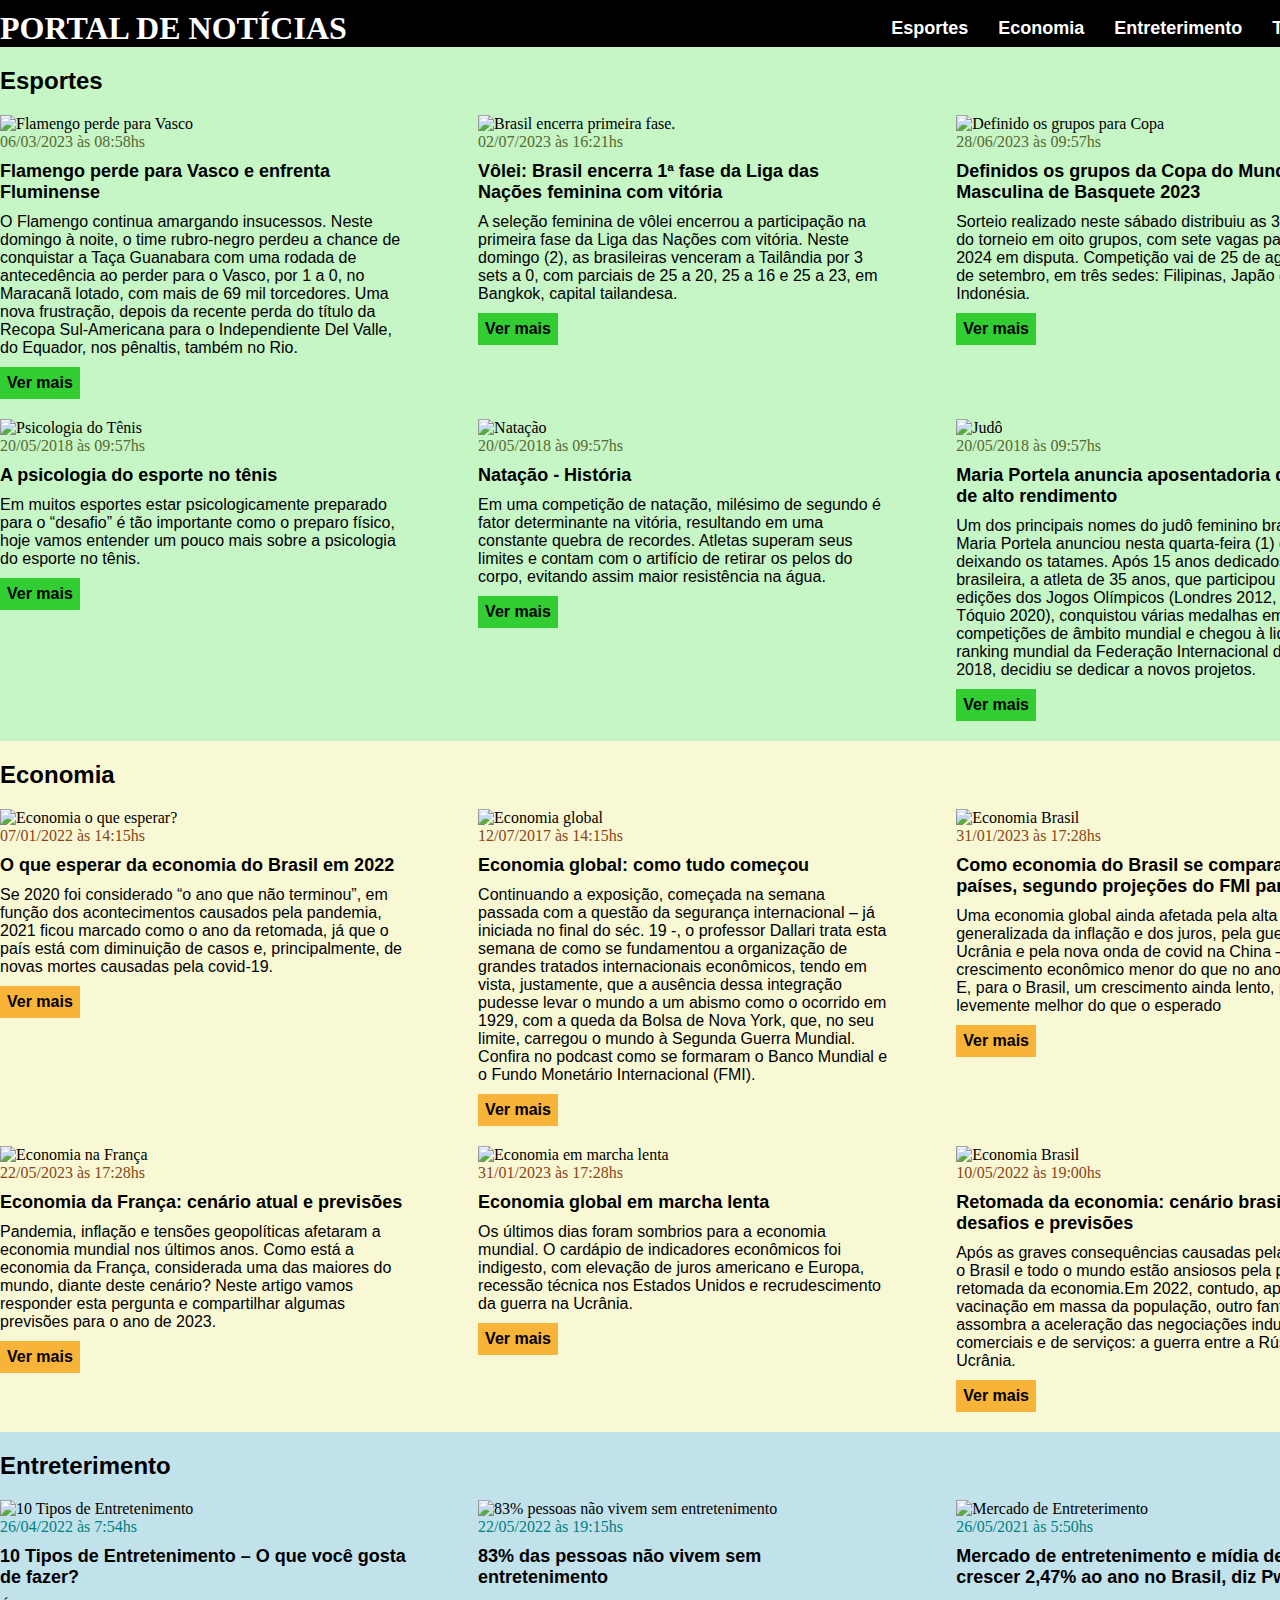
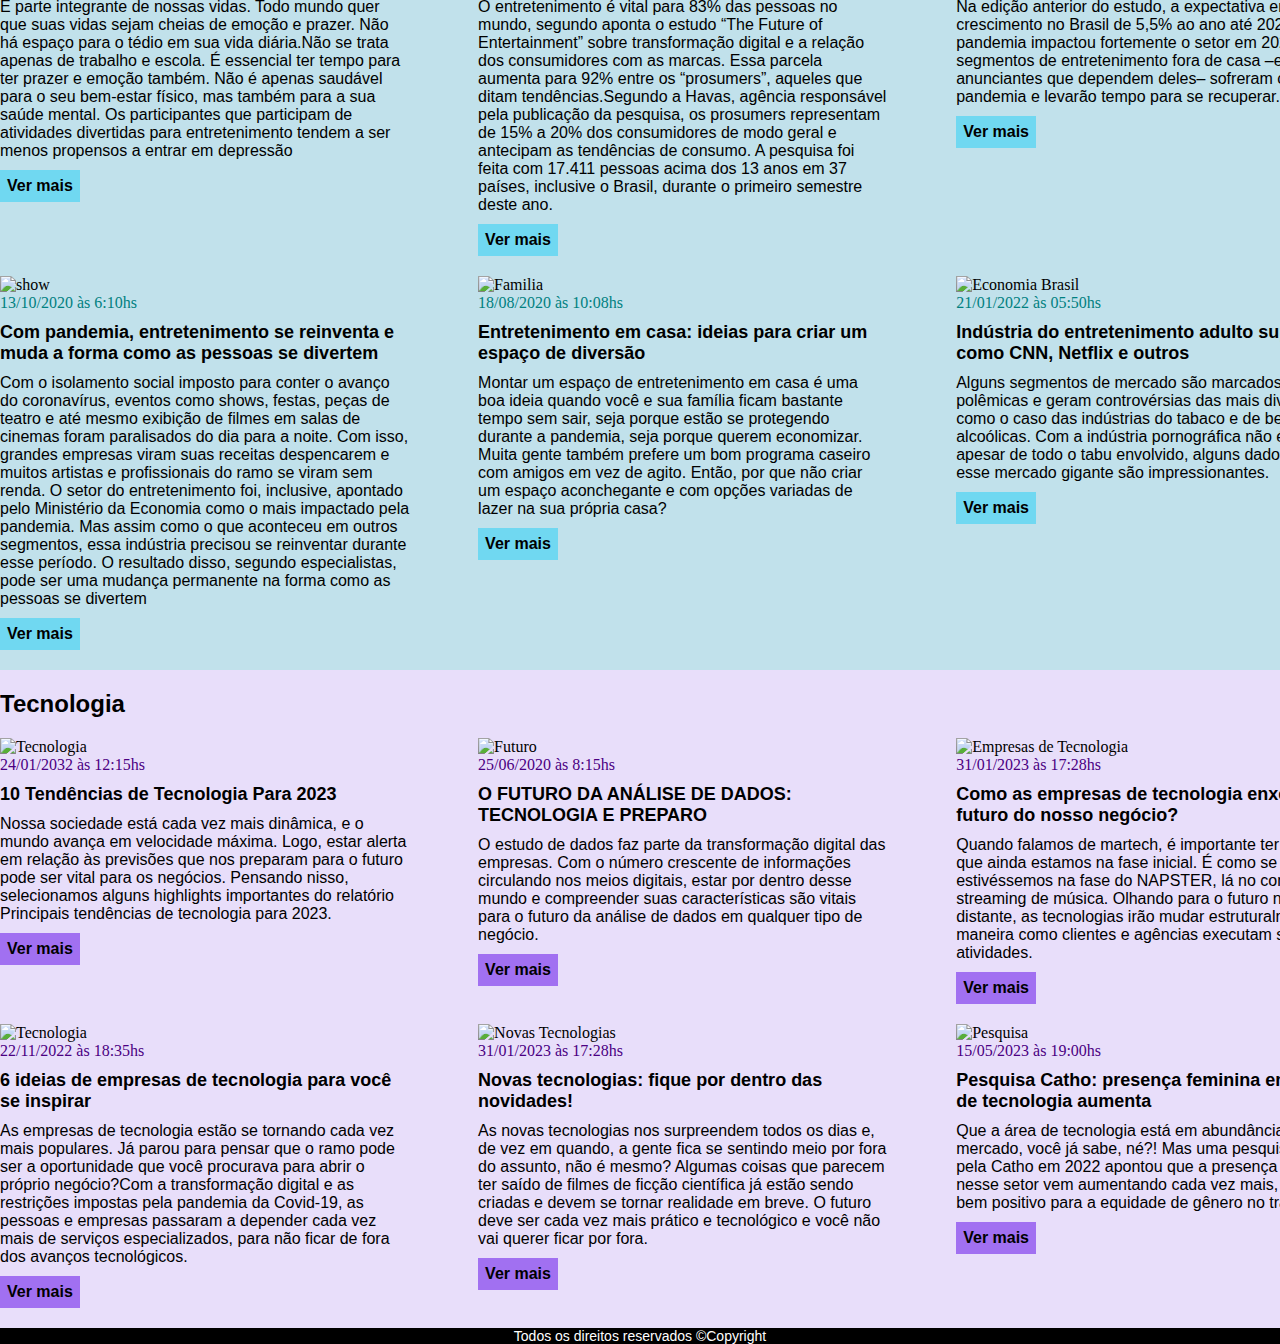
==== index_modulo4.html @ 69659d67 "Exercicio 4 CSS" ====
<!DOCTYPE html>
    <html lang="pt-br">
    <head>
        <meta charset="UTF-8">
        <meta name="viewport" content="width=device-width, initial-scale=1.0">
        <meta name="description" content="O melhor portal de noticias da Internet.">
        <link rel="stylesheet" type="text/css" href="./style_modulo4.css">
        <title>PORTAL DE NOTÍCIAS</title>
    </head>
        <body>
            <header class="cabecalho">
                <div class="container">
                <h1 class="h1">PORTAL DE NOTÍCIAS</h1>
                <nav >
                    <ul class="cabecalho_menu">
                        <a class="menu_esportes" href="#sports" title="Ir para seção de Esportes" >Esportes </a>
                        <a class="menu_economia" href="#Economy" title="Ir para seção de Economia">Economia</a>
                        <a class="menu_entreterimento" href="#Entreterimento">Entreterimento </a>
                        <a class="menu_tecnologia" href="#Tecnologic" title="Ir para seção de Tecnologia">Tecnologia </a>
                    </ul>
                </nav>
            </div>
            </header>
            <section class="secao_sports" id="sports">
                <div class="container">
                    <h2 class="sport">Esportes</h2>
                <div class="articles">
                <article class="article_1">
                    <img class="img1" src="imagem1.jpg" alt="Flamengo perde para Vasco" />
                    <time class="time1">06/03/2023 às 08:58hs</time>
                    <h3>Flamengo perde para Vasco e enfrenta Fluminense</h3>
                    <p>O Flamengo continua amargando insucessos. Neste domingo à noite, o time rubro-negro perdeu a chance de conquistar a Taça Guanabara com uma rodada de antecedência ao perder para o Vasco, por 1 a 0, no Maracanã lotado, com mais de 69 mil torcedores. Uma nova frustração, depois da recente perda do título da Recopa Sul-Americana para o Independiente Del Valle, do Equador, nos pênaltis, também no Rio.</p>
                    <a class="article_1_link" href="https://jornaldebrasilia.com.br/torcida/flamengo-perde-invencibilidade-para-vasco-e-decide-taca-guanabara-com-fluminense/" title="Leia noticia completa" >Ver mais</a>
                </article>
                <article class="article_2">
                    <img class="img2" src="imagem2.jpg" alt="Brasil encerra primeira fase." />
                    <time class="time2">02/07/2023 às 16:21hs</time>
                    <h3>Vôlei: Brasil encerra 1ª fase da Liga das Nações feminina com vitória</h3>
                    <p>A seleção feminina de vôlei encerrou a participação na primeira fase da Liga das Nações com vitória. Neste domingo (2), as brasileiras venceram a Tailândia por 3 sets a 0, com parciais de 25 a 20, 25 a 16 e 25 a 23, em Bangkok, capital tailandesa.</p>
                    <a class="article_2_link" href="https://agenciabrasil.ebc.com.br/esportes/noticia/2023-07/volei-brasil-encerra-1a-fase-da-liga-das-nacoes-feminina-com-vitoria" title="Leia noticia completa" >Ver mais</a>
                </article>
                <article class="article_3">
                    
                    <img class="img3" src="imagem3.jpg" alt="Definido os grupos para Copa" />
                    <time class="time3">28/06/2023 às 09:57hs</time>
                    <h3>Definidos os grupos da Copa do Mundo Masculina de Basquete 2023</h3>
                    <p>Sorteio realizado neste sábado distribuiu as 32 seleções do torneio em oito grupos, com sete vagas para Paris 2024 em disputa. Competição vai de 25 de agosto a 10 de setembro, em três sedes: Filipinas, Japão e Indonésia.</p>
                    <a class="article_3_link" href="https://olympics.com/pt/noticias/definidos-os-grupos-da-copa-do-mundo-masculina-de-basquete-2023" title="Leia noticia completa" >Ver mais</a>
                    
                </article>
                <article class="article_4">
                    
                    <img class="img4" src="imagem4.jpg" alt="Psicologia do Tênis" />
                    <time class="time4">20/05/2018 às 09:57hs</time>
                    <h3>A psicologia do esporte no tênis</h3>
                    <p>Em muitos esportes estar psicologicamente preparado para o “desafio” é tão importante como o preparo físico, hoje vamos entender um pouco mais sobre a psicologia do esporte no tênis. </p>
                    <a class="article_4_link" href="https://horadotreino.com.br/psicologia-do-esporte-no-tenis/" title="Leia noticia completa" >Ver mais</a>
                    
                </article>
                <article class="article_5">
                    
                    <img class="img5" src="imagem5.jpg" alt="Natação" />
                    <time class="time5">20/05/2018 às 09:57hs</time>
                    <h3>Natação - História</h3>
                    <p>Em uma competição de natação, milésimo de segundo é fator determinante na vitória, resultando em uma constante quebra de recordes. Atletas superam seus limites e contam com o artifício de retirar os pelos do corpo, evitando assim maior resistência na água.</p>
                    <a class="article_5_link" href="https://www.infoescola.com/esportes/natacao/" title="Leia noticia completa" >Ver mais</a>
                    
                </article>
                <article class="article_6">
                    
                    <img class="img6" src="imagem6.jpg" alt="Judô" />
                    <time class="time6">20/05/2018 às 09:57hs</time>
                    <h3>Maria Portela anuncia aposentadoria do judô de alto rendimento</h3>
                    <p>Um dos principais nomes do judô feminino brasileiro, Maria Portela anunciou nesta quarta-feira (1) que está deixando os tatames. Após 15 anos dedicados à seleção brasileira, a atleta de 35 anos, que participou de três edições dos Jogos Olímpicos (Londres 2012, Rio 2016 e Tóquio 2020), conquistou várias medalhas em competições de âmbito mundial e chegou à liderança do ranking mundial da Federação Internacional de Judô em 2018, decidiu se dedicar a novos projetos.</p>
                    <a class="article_6_link" href="https://agenciabrasil.ebc.com.br/esportes/noticia/2023-03/maria-portela-anuncia-aposentadoria-do-judo-de-alto-rendimento" title="Leia noticia completa" >Ver mais</a>
                    
                </article>
            </div>
            </div>
            </section>
            <section class="secao_economia" id="Economy">
                <div class="container">
                    <h2 class="economia">Economia</h2>
                    <div class="articles">
                <article class="article_7">
                    
                    <img class="img7" src="imagem7.jpg" alt="Economia o que esperar?" />
                    <time class="time7">07/01/2022 às 14:15hs</time>
                    <h3>O que esperar da economia do Brasil em 2022</h3>
                    <p>Se 2020 foi considerado “o ano que não terminou”, em função dos acontecimentos causados pela pandemia, 2021 ficou marcado como o ano da retomada, já que o país está com diminuição de casos e, principalmente, de novas mortes causadas pela covid-19.</p>
                    <a class="article_7_link" href="https://exame.com/bussola/o-que-esperar-da-economia-do-brasil-em-2022/" title="Leia noticia completa" >Ver mais</a>
                    
                </article>
                <article class="article_8">
                    
                    <img class="img8" src="imagem8.jpg" alt="Economia global" />
                    <time class="time8">12/07/2017 às 14:15hs</time>
                    <h3>Economia global: como tudo começou</h3>
                    <p>Continuando a exposição, começada na semana passada com a questão da segurança internacional – já iniciada no final do séc. 19 -, o professor Dallari trata esta semana de como se fundamentou a organização de grandes tratados internacionais econômicos, tendo em vista, justamente, que a ausência dessa integração pudesse levar o mundo a um abismo como o ocorrido em 1929, com a queda da Bolsa de Nova York, que, no seu limite, carregou o mundo à Segunda Guerra Mundial. Confira no podcast como se formaram o Banco Mundial e o Fundo Monetário Internacional (FMI).</p>
                    <a class="article_8_link" href="https://jornal.usp.br/atualidades/economia-global-como-tudo-comecou/" title="Leia noticia completa" >Ver mais</a>
                    
                </article>
                <article class="article_9">
                    
                    <img class="img9" src="imagem9.jpg" alt="Economia Brasil" />
                    <time class="time9">31/01/2023 às 17:28hs</time>
                    <h3>Como economia do Brasil se compara a outros países, segundo projeções do FMI para 2023</h3>
                    <p>Uma economia global ainda afetada pela alta generalizada da inflação e dos juros, pela guerra na Ucrânia e pela nova onda de covid na China — com crescimento econômico menor do que no ano passado. E, para o Brasil, um crescimento ainda lento, porém levemente melhor do que o esperado</p>
                    <a class="article_9_link" href="https://economia.uol.com.br/noticias/bbc/2023/01/31/como-economia-do-brasil-se-compara-a-outros-paises-segundo-projecoes-do-fmi-2023.htm" title="Leia noticia completa" >Ver mais</a>
                    
                </article>
                <article class="article_10">
                    
                    <img class="img10" src="imagem10.jpg" alt="Economia na França" />
                    <time class="time10">22/05/2023 às 17:28hs</time>
                    <h3>Economia da França: cenário atual e previsões</h3>
                    <p>Pandemia, inflação e tensões geopolíticas afetaram a economia mundial nos últimos anos. Como está a economia da França, considerada uma das maiores do mundo, diante deste cenário? Neste artigo vamos responder esta pergunta e compartilhar algumas previsões para o ano de 2023.</p>
                    <a class="article_10_link" href="https://www.eurodicas.com.br/economia-da-franca/" title="Leia noticia completa" >Ver mais</a>
                    
                </article>
                <article class="article_11">
                    
                    <img class="img11" src="imagem11.jpg" alt="Economia em marcha lenta" />
                    <time class="time11">31/01/2023 às 17:28hs</time>
                    <h3>Economia global em marcha lenta</h3>
                    <p>Os últimos dias foram sombrios para a economia mundial. O cardápio de indicadores econômicos foi indigesto, com elevação de juros americano e Europa, recessão técnica nos Estados Unidos e recrudescimento da guerra na Ucrânia.</p>
                    <a class="article_11_link" href="https://diariodonordeste.verdesmares.com.br/opiniao/colunistas/allisson-martins/economia-global-em-marcha-lenta-1.3262445" title="Leia noticia completa" >Ver mais</a>
                    
                </article>
                <article class="article_12">
                    
                    <img class="img12" src="imagem12.jpg" alt="Economia Brasil" />
                    <time class="time12">10/05/2022 às 19:00hs</time>
                    <h3>Retomada da economia: cenário brasileiro, desafios e previsões</h3>
                    <p>Após as graves consequências causadas pela pandemia, o Brasil e todo o mundo estão ansiosos pela plena retomada da economia.Em 2022, contudo, após a vacinação em massa da população, outro fantasma assombra a aceleração das negociações industriais, comerciais e de serviços: a guerra entre a Rússia e a Ucrânia.</p>
                    <a class="article_12_link" href="https://fia.com.br/blog/retomada-da-economia-cenario-brasileiro-desafios-e-previsoes/" title="Leia noticia completa" >Ver mais</a>
                    
                </article>
            </div>
            </div>
            </section>
            <section class="secao_entreterimento" id="Entreterimento">
                <div class="container">
                    <h2 class="entreterimento">Entreterimento</h2>
                    <div class="articles">
                <article class="article_13">
                    
                    <img class="img13" src="imagem13.jpg" alt="10 Tipos de Entretenimento" />
                    <time class="time13">26/04/2022 às 7:54hs</time>
                    <h3>10 Tipos de Entretenimento – O que você gosta de fazer?</h3>
                    <p>É parte integrante de nossas vidas. Todo mundo quer que suas vidas sejam cheias de emoção e prazer. Não há espaço para o tédio em sua vida diária.Não se trata apenas de trabalho e escola. É essencial ter tempo para ter prazer e emoção também. Não é apenas saudável para o seu bem-estar físico, mas também para a sua saúde mental. Os participantes que participam de atividades divertidas para entretenimento tendem a ser menos propensos a entrar em depressão</p>
                    <a class="article_13_link" href="https://jornaldebrasilia.com.br/nahorah/10-tipos-de-entretenimento-o-que-voce-gosta-de-fazer/" title="Leia noticia completa" >Ver mais</a>
                    
                </article>
                <article class="article_14">
                    
                    <img class="img14" src="imagem14.jpg" alt="83% pessoas não vivem sem entretenimento" />
                    <time class="time14">22/05/2022 às 19:15hs</time>
                    <h3>83% das pessoas não vivem sem entretenimento</h3>
                    <p>O entretenimento é vital para 83% das pessoas no mundo, segundo aponta o estudo “The Future of Entertainment” sobre transformação digital e a relação dos consumidores com as marcas. Essa parcela aumenta para 92% entre os “prosumers”, aqueles que ditam tendências.Segundo a Havas, agência responsável pela publicação da pesquisa, os prosumers representam de 15% a 20% dos consumidores de modo geral e antecipam as tendências de consumo. A pesquisa foi feita com 17.411 pessoas acima dos 13 anos em 37 países, inclusive o Brasil, durante o primeiro semestre deste ano.</p>
                    <a class="article_14_link" href="https://consumidormoderno.com.br/2019/05/22/83-pessoas-nao-vivem-sem-entretenimento/" title="Leia noticia completa" >Ver mais</a>
                    
                </article>
                <article class="article_15">
                    
                    <img class="img15" src="imagem15.jpg" alt="Mercado de Entreterimento" />
                    <time class="time15">26/05/2021 às 5:50hs</time>
                    <h3>Mercado de entretenimento e mídia deve crescer 2,47% ao ano no Brasil, diz PwC...</h3>
                    <p>Na edição anterior do estudo, a expectativa era de crescimento no Brasil de 5,5% ao ano até 2023, mas a pandemia impactou fortemente o setor em 2020. Os segmentos de entretenimento fora de casa –e os anunciantes que dependem deles– sofreram com a pandemia e levarão tempo para se recuperar....</p>
                    <a class="article_15_link" href="https://www.poder360.com.br/economia/mercado-de-entretenimento-e-midia-deve-crescer-247-ao-ano-no-brasil-diz-pwc/" title="Leia noticia completa" >Ver mais</a>
                    
                </article>
                <article class="article_16">
                    
                    <img class="img16" src="imagem16.jpg" alt="show" />
                    <time class="time16">13/10/2020 às 6:10hs</time>
                    <h3>Com pandemia, entretenimento se reinventa e muda a forma como as pessoas se divertem</h3>
                    <p>Com o isolamento social imposto para conter o avanço do coronavírus, eventos como shows, festas, peças de teatro e até mesmo exibição de filmes em salas de cinemas foram paralisados do dia para a noite. Com isso, grandes empresas viram suas receitas despencarem e muitos artistas e profissionais do ramo se viram sem renda. O setor do entretenimento foi, inclusive, apontado pelo Ministério da Economia como o mais impactado pela pandemia. Mas assim como o que aconteceu em outros segmentos, essa indústria precisou se reinventar durante esse período. O resultado disso, segundo especialistas, pode ser uma mudança permanente na forma como as pessoas se divertem</p>
                    <a class="article_16_link" href="https://valorinveste.globo.com/mercados/renda-variavel/empresas/noticia/2020/10/13/com-pandemia-entretenimento-se-reinventa-e-muda-a-forma-como-as-pessoas-se-divertem.ghtml" title="Leia noticia completa" >Ver mais</a>
                    
                </article>
                <article class="article_17">
                    
                    <img class="img17" src="imagem17.jpg" alt="Familia" />
                    <time class="time17">18/08/2020 às 10:08hs</time>
                    <h3>Entretenimento em casa: ideias para criar um espaço de diversão</h3>
                    <p>Montar um espaço de entretenimento em casa é uma boa ideia quando você e sua família ficam bastante tempo sem sair, seja porque estão se protegendo durante a pandemia, seja porque querem economizar. Muita gente também prefere um bom programa caseiro com amigos em vez de agito. Então, por que não criar um espaço aconchegante e com opções variadas de lazer na sua própria casa?</p>
                    <a class="article_17_link" href="https://blog.intelbras.com.br/entretenimento-em-casa-ideias-para-criar-um-espaco-de-diversao/" title="Leia noticia completa" >Ver mais</a>
                    
                </article>
                <article class="article_18">
                    
                    <img class="img18" src="imagem18.jpg" alt="Economia Brasil" />
                    <time class="time18">21/01/2022 às 05:50hs</time>
                    <h3>Indústria do entretenimento adulto supera sites como CNN, Netflix e outros</h3>
                    <p>Alguns segmentos de mercado são marcados por polêmicas e geram controvérsias das mais diversas, como o caso das indústrias do tabaco e de bebidas alcoólicas.  Com a indústria pornográfica não é diferente, apesar de todo o tabu envolvido, alguns dados sobre esse mercado gigante são impressionantes.</p>
                    <a class="article_18_link" href="https://respostas.sebrae.com.br/industria-do-entretenimento-adulto-supera-sites-como-cnn-netflix-e-outros/" title="Leia noticia completa" >Ver mais</a>
                    
                </article>
            </div>
            </div>
            </section>
            <section class="secao_tecnologia" id="Tecnologic">
            <div class="container">
                    <h2 class="tecnologia">Tecnologia</h2>
            <div class="articles">
                <article class="article_19">
                    
                    <img class="img19" src="imagem19.jpg" alt="Tecnologia" />
                    <time class="time19">24/01/2032 às 12:15hs</time>
                    <h3>10 Tendências de Tecnologia Para 2023</h3>
                    <p>Nossa sociedade está cada vez mais dinâmica, e o mundo avança em velocidade máxima. Logo, estar alerta em relação às previsões que nos preparam para o futuro pode ser vital para os negócios. Pensando nisso, selecionamos alguns highlights importantes do relatório Principais tendências de tecnologia para 2023.</p>
                    <a class="article_19_link" href="https://softdesign.com.br/blog/10-tendencias-de-tecnologia-para-2023/" title="Leia noticia completa" >Ver mais</a>
                    
                </article>
                <article class="article_20">
                    
                    <img class="img20" src="imagem20.jpg" alt="Futuro" />
                    <time class="time20">25/06/2020 às 8:15hs</time>
                    <h3>O FUTURO DA ANÁLISE DE DADOS: TECNOLOGIA E PREPARO</h3>
                    <p>O estudo de dados faz parte da transformação digital das empresas. Com o número crescente de informações circulando nos meios digitais, estar por dentro desse mundo e compreender suas características são vitais para o futuro da análise de dados em qualquer tipo de negócio.</p>
                    <a class="article_20_link" href="https://boxnet.com.br/insights-tecnologia/o-futuro-da-analise-de-dados-tecnologia-e-preparo/" title="Leia noticia completa" >Ver mais</a>
                    
                </article>
                <article class="article_21">
                    
                    <img class="img21" src="imagem21.jpg" alt="Empresas de Tecnologia" />
                    <time class="time21">31/01/2023 às 17:28hs</time>
                    <h3>Como as empresas de tecnologia enxergam o futuro do nosso negócio?</h3>
                    <p>Quando falamos de martech, é importante ter clareza que ainda estamos na fase inicial. É como se estivéssemos na fase do NAPSTER, lá no começo do streaming de música. Olhando para o futuro não tão distante, as tecnologias irão mudar estruturalmente a maneira como clientes e agências executam suas atividades.</p>
                    <a class="article_21_link" href="https://www.meioemensagem.com.br/opiniao/como-as-empresas-de-tecnologia-enxergam-o-futuro-do-nosso-negocio" title="Leia noticia completa" >Ver mais</a>
                    
                </article>
                <article class="article_22">
                    
                    <img class="img22" src="imagem22.jpg" alt="Tecnologia" />
                    <time class="time22">22/11/2022 às 18:35hs</time>
                    <h3>6 ideias de empresas de tecnologia para você se inspirar</h3>
                    <p>As empresas de tecnologia estão se tornando cada vez mais populares. Já parou para pensar que o ramo pode ser a oportunidade que você procurava para abrir o próprio negócio?Com a transformação digital e as restrições impostas pela pandemia da Covid-19, as pessoas e empresas passaram a depender cada vez mais de serviços especializados, para não ficar de fora dos avanços tecnológicos. </p>
                    <a class="article_22_link" href="https://blog.contaazul.com/6-ideias-de-empresas-de-tecnologia-para-voce-se-inspirar" title="Leia noticia completa" >Ver mais</a>
                    
                </article>
                <article class="article_23">
                    
                    <img class="img23" src="imagem23.jpg" alt="Novas Tecnologias" />
                    <time class="time23">31/01/2023 às 17:28hs</time>
                    <h3>Novas tecnologias: fique por dentro das novidades!</h3>
                    <p>As novas tecnologias nos surpreendem todos os dias e, de vez em quando, a gente fica se sentindo meio por fora do assunto, não é mesmo? Algumas coisas que parecem ter saído de filmes de ficção científica já estão sendo criadas e devem se tornar realidade em breve. O futuro deve ser cada vez mais prático e tecnológico e você não vai querer ficar por fora.</p>
                    <a class="article_23_link" href="https://idocode.com.br/blog/tecnologia/novas-tecnologias/" title="Leia noticia completa" >Ver mais</a>
                    
                </article>
                <article class="article_24">
                    
                    <img class="img24" src="imagem24.jpg" alt="Pesquisa" />
                    <time class="time24">15/05/2023 às 19:00hs</time>
                    <h3>Pesquisa Catho: presença feminina em cargos de tecnologia aumenta</h3>
                    <p>Que a área de tecnologia está em abundância no mercado, você já sabe, né?! Mas uma pesquisa realizada pela Catho em 2022 apontou que a presença feminina nesse setor vem aumentando cada vez mais, sendo algo bem positivo para a equidade de gênero no trabalho.</p>
                    <a class="article_24_link" href="https://www.catho.com.br/carreira-sucesso/presenca-feminina-cargos-tecnologia/" title="Leia noticia completa" >Ver mais</a>
                    
                </article>
            </div>
        </div>
            </section>
        </body>
        <footer class="rodape">Todos os direitos reservados &copyCopyright</footer>
        </html>
---- style_modulo4.css ----
* {
    box-sizing: border-box;
    margin : 0;
    padding : 0;
    
}


.cabecalho{
    padding-top: 10px;
    margin-bottom: 0;
    background-color: black;   
    color: white;
}

header .container{
    display:flex;
    justify-content: space-between ;
    align-items: center;
}

.cabecalho_menu{
    display: flex;
    gap: 30px;
    font-weight: bold;
    font-family: Arial, Helvetica, sans-serif;
    font-size: 18px;
}


.menu_esportes{
    text-decoration: none;
    Color: white;
}
.menu_esportes:hover{
    text-decoration: underline;
}
.menu_economia{
    text-decoration: none;
    Color: white;
}
.menu_economia:hover{
    text-decoration: underline;
}

.menu_entreterimento{
    text-decoration: none;
    Color: white;
}
.menu_entreterimento:hover{
    text-decoration: underline;
}

.menu_tecnologia{
    text-decoration: none;
    Color: white;
}
.menu_tecnologia:hover{
    text-decoration: underline;
}

.container{
    width:1366px;
    margin: 0 auto;
}
.articles{
    display: flex;
    flex-wrap: wrap;
    justify-content: space-between;
}

.articles img{
    height: 180px;
}
.articles article {
    width: 30%;
}

.secao_sports{
    background-color: rgb(198, 245, 198);
    padding-top: 20px;
}

.time1, .time2, .time3, .time4, .time5, .time6{
    color:darkolivegreen;
    display: flex;
}
.sport{
    margin-bottom: 20px;
    font-size: 24px;
    font-family: Arial, Helvetica, sans-serif;
}

.article_1 h3{
    padding-top: 10px;
    margin-bottom: 10px;
    font-family: Arial, Helvetica, sans-serif;
    font-size: 18px;
    font-weight: bold;
}

.article_1 p{
    font-family: Arial, Helvetica, sans-serif;
}

.article_1_link{
    background-color: limegreen;
    text-decoration: none;
    color: black;
    padding: 7px;
    display: inline-block;
    margin-bottom: 20px;
    margin-top: 10px;
    font-family: Arial, Helvetica, sans-serif;
    font-weight: 600;
    font-size: 16px;
}

.article_1_link:hover{
    text-decoration: underline;
    background-color: green;
}

.article_2 h3{
    padding-top: 10px;
    margin-bottom: 10px;
    font-family: Arial, Helvetica, sans-serif;
    font-size: 18px;
    font-weight: bold;
}

.article_2 p{
    font-family: Arial, Helvetica, sans-serif;
}

.article_2_link{
    background-color: limegreen;
    text-decoration: none;
    color: black;
    padding: 7px;
    display: inline-block;
    margin-bottom: 20px;
    margin-top: 10px;
    font-family: Arial, Helvetica, sans-serif;
    font-weight: 600;
    font-size: 16px;
}

.article_2_link:hover{
    text-decoration: underline;
    background-color: green;
}

.article_3 h3{
    padding-top: 10px;
    margin-bottom: 10px;
    font-family: Arial, Helvetica, sans-serif;
    font-size: 18px;
    font-weight: bold;
}

.article_3 p{
    font-family: Arial, Helvetica, sans-serif;
}

.article_3_link{
    background-color: limegreen;
    text-decoration: none;
    color: black;
    padding: 7px;
    display: inline-block;
    margin-bottom: 20px;
    margin-top: 10px;
    font-family: Arial, Helvetica, sans-serif;
    font-weight: 600;
    font-size: 16px;
}

.article_3_link:hover{
    text-decoration: underline;
    background-color: green;
}

.article_4 h3{
    padding-top: 10px;
    margin-bottom: 10px;
    font-family: Arial, Helvetica, sans-serif;
    font-size: 18px;
    font-weight: bold;
}

.article_4 p{
    font-family: Arial, Helvetica, sans-serif;
}

.article_4_link{
    background-color: limegreen;
    text-decoration: none;
    color: black;
    padding: 7px;
    display: inline-block;
    margin-bottom: 20px;
    margin-top: 10px;
    font-family: Arial, Helvetica, sans-serif;
    font-weight: 600;
    font-size: 16px;
}

.article_4_link:hover{
    text-decoration: underline;
    background-color: green;
}

.article_5 h3{
    padding-top: 10px;
    margin-bottom: 10px;
    font-family: Arial, Helvetica, sans-serif;
    font-size: 18px;
    font-weight: bold;
}

.article_5 p{
    font-family: Arial, Helvetica, sans-serif;
}

.article_5_link{
    background-color: limegreen;
    text-decoration: none;
    color: black;
    padding: 7px;
    display: inline-block;
    margin-bottom: 20px;
    margin-top: 10px;
    font-family: Arial, Helvetica, sans-serif;
    font-weight: 600;
    font-size: 16px;
}

.article_5_link:hover{
    text-decoration: underline;
    background-color: green;
}

.article_6 h3{
    padding-top: 10px;
    margin-bottom: 10px;
    font-family: Arial, Helvetica, sans-serif;
    font-size: 18px;
    font-weight: bold;
}

.article_6 p{
    font-family: Arial, Helvetica, sans-serif;
}

.article_6_link{
    background-color: limegreen;
    text-decoration: none;
    color: black;
    padding: 7px;
    display: inline-block;
    margin-bottom: 20px;
    margin-top: 10px;
    font-family: Arial, Helvetica, sans-serif;
    font-weight: 600;
    font-size: 16px;
}

.article_6_link:hover{
    text-decoration: underline;
    background-color: green;
}

.time7, .time8, .time9, .time10, .time11, .time12{
    color:saddlebrown;
    display: flex;
}
.secao_economia{
    background-color: rgb(248, 248, 213);
    padding-top: 20px;
}

.economia{
    margin-bottom: 20px;
    font-size: 24px;
    font-family: Arial, Helvetica, sans-serif;
}

.article_7 h3{
    padding-top: 10px;
    margin-bottom: 10px;
    font-family: Arial, Helvetica, sans-serif;
    font-size: 18px;
    font-weight: bold;
}

.article_7 p{
    font-family: Arial, Helvetica, sans-serif;
}

.article_7_link{
    background-color: rgb(247, 180, 57);
    text-decoration: none;
    color: black;
    padding: 7px;
    display: inline-block;
    margin-bottom: 20px;
    margin-top: 10px;
    font-family: Arial, Helvetica, sans-serif;
    font-weight: 600;
    font-size: 16px;
}

.article_7_link:hover{
    text-decoration: underline;
    background-color: rgb(148, 115, 9);
}

.article_8 h3{
    padding-top: 10px;
    margin-bottom: 10px;
    font-family: Arial, Helvetica, sans-serif;
    font-size: 18px;
    font-weight: bold;
}

.article_8 p{
    font-family: Arial, Helvetica, sans-serif;
}

.article_8_link{
    background-color: rgb(247,180,57);
    text-decoration: none;
    color: black;
    padding: 7px;
    display: inline-block;
    margin-bottom: 20px;
    margin-top: 10px;
    font-family: Arial, Helvetica, sans-serif;
    font-weight: 600;
    font-size: 16px;
}

.article_8_link:hover{
    text-decoration: underline;
    background-color: rgb(148, 115, 9);
}

.article_9 h3{
    padding-top: 10px;
    margin-bottom: 10px;
    font-family: Arial, Helvetica, sans-serif;
    font-size: 18px;
    font-weight: bold;
}

.article_9 p{
    font-family: Arial, Helvetica, sans-serif;
}

.article_9_link{
    background-color:  rgb(247,180,57);
    text-decoration: none;
    color: black;
    padding: 7px;
    display: inline-block;
    margin-bottom: 20px;
    margin-top: 10px;
    font-family: Arial, Helvetica, sans-serif;
    font-weight: 600;
    font-size: 16px;
}

.article_9_link:hover{
    text-decoration: underline;
    background-color: rgb(148, 115, 9);
}

.article_10 h3{
    padding-top: 10px;
    margin-bottom: 10px;
    font-family: Arial, Helvetica, sans-serif;
    font-size: 18px;
    font-weight: bold;
}

.article_10 p{
    font-family: Arial, Helvetica, sans-serif;
}

.article_10_link{
    background-color: rgb(247, 180, 57);
    text-decoration: none;
    color: black;
    padding: 7px;
    display: inline-block;
    margin-bottom: 20px;
    margin-top: 10px;
    font-family: Arial, Helvetica, sans-serif;
    font-weight: 600;
    font-size: 16px;
}

.article_10_link:hover{
    text-decoration: underline;
    background-color: rgb(148, 115, 9);
}

.article_11 h3{
    padding-top: 10px;
    margin-bottom: 10px;
    font-family: Arial, Helvetica, sans-serif;
    font-size: 18px;
    font-weight: bold;
}

.article_11 p{
    font-family: Arial, Helvetica, sans-serif;
}

.article_11_link{
    background-color: rgb(247, 180, 57);
    text-decoration: none;
    color: black;
    padding: 7px;
    display: inline-block;
    margin-bottom: 20px;
    margin-top: 10px;
    font-family: Arial, Helvetica, sans-serif;
    font-weight: 600;
    font-size: 16px;
}

.article_11_link:hover{
    text-decoration: underline;
    background-color: rgb(148, 115, 9);
}

.article_12 h3{
    padding-top: 10px;
    margin-bottom: 10px;
    font-family: Arial, Helvetica, sans-serif;
    font-size: 18px;
    font-weight: bold;
}

.article_12 p{
    font-family: Arial, Helvetica, sans-serif;
}

.article_12_link{
    background-color: rgb(247, 180, 57);
    text-decoration: none;
    color: black;
    padding: 7px;
    display: inline-block;
    margin-bottom: 20px;
    margin-top: 10px;
    font-family: Arial, Helvetica, sans-serif;
    font-weight: 600;
    font-size: 16px;
}

.article_12_link:hover{
    text-decoration: underline;
    background-color: rgb(148, 115, 9);
}

.time13, .time14, .time15, .time16, .time17, .time18{
    color:teal;
    display: flex;
}
.secao_entreterimento{
    background-color: rgb(193, 225, 235);
    padding-top: 20px;
}

.entreterimento{
    margin-bottom: 20px;
    font-size: 24px;
    font-family: Arial, Helvetica, sans-serif;
}

.article_13 h3{
    padding-top: 10px;
    margin-bottom: 10px;
    font-family: Arial, Helvetica, sans-serif;
    font-size: 18px;
    font-weight: bold;
}

.article_13 p{
    font-family: Arial, Helvetica, sans-serif;
}

.article_13_link{
    background-color: rgb(112, 216, 241);
    text-decoration: none;
    color: black;
    padding: 7px;
    display: inline-block;
    margin-bottom: 20px;
    margin-top: 10px;
    font-family: Arial, Helvetica, sans-serif;
    font-weight: 600;
    font-size: 16px;
}

.article_13_link:hover{
    text-decoration: underline;
    background-color: rgb(110, 137, 199);
}

.article_14 h3{
    padding-top: 10px;
    margin-bottom: 10px;
    font-family: Arial, Helvetica, sans-serif;
    font-size: 18px;
    font-weight: bold;
}

.article_14 p{
    font-family: Arial, Helvetica, sans-serif;
}

.article_14_link{
    background-color: rgb(112, 216, 241);
    text-decoration: none;
    color: black;
    padding: 7px;
    display: inline-block;
    margin-bottom: 20px;
    margin-top: 10px;
    font-family: Arial, Helvetica, sans-serif;
    font-weight: 600;
    font-size: 16px;
}

.article_14_link:hover{
    text-decoration: underline;
    background-color: rgb(110, 137, 199);
}

.article_15 h3{
    padding-top: 10px;
    margin-bottom: 10px;
    font-family: Arial, Helvetica, sans-serif;
    font-size: 18px;
    font-weight: bold;
}

.article_15 p{
    font-family: Arial, Helvetica, sans-serif;
}

.article_15_link{
    background-color:  rgb(112,216,241);
    text-decoration: none;
    color: black;
    padding: 7px;
    display: inline-block;
    margin-bottom: 20px;
    margin-top: 10px;
    font-family: Arial, Helvetica, sans-serif;
    font-weight: 600;
    font-size: 16px;
}

.article_15_link:hover{
    text-decoration: underline;
    background-color: rgb(110, 137, 199);
}

.article_16 h3{
    padding-top: 10px;
    margin-bottom: 10px;
    font-family: Arial, Helvetica, sans-serif;
    font-size: 18px;
    font-weight: bold;
}

.article_16 p{
    font-family: Arial, Helvetica, sans-serif;
}

.article_16_link{
    background-color: rgb(112, 216, 241);
    text-decoration: none;
    color: black;
    padding: 7px;
    display: inline-block;
    margin-bottom: 20px;
    margin-top: 10px;
    font-family: Arial, Helvetica, sans-serif;
    font-weight: 600;
    font-size: 16px;
}

.article_16_link:hover{
    text-decoration: underline;
    background-color: rgb(110, 137, 199);
}

.article_17 h3{
    padding-top: 10px;
    margin-bottom: 10px;
    font-family: Arial, Helvetica, sans-serif;
    font-size: 18px;
    font-weight: bold;
}

.article_17 p{
    font-family: Arial, Helvetica, sans-serif;
}

.article_17_link{
    background-color: rgb(112, 216, 241);
    text-decoration: none;
    color: black;
    padding: 7px;
    display: inline-block;
    margin-bottom: 20px;
    margin-top: 10px;
    font-family: Arial, Helvetica, sans-serif;
    font-weight: 600;
    font-size: 16px;
}

.article_17_link:hover{
    text-decoration: underline;
    background-color: rgb(110, 137, 199);
}

.article_18 h3{
    padding-top: 10px;
    margin-bottom: 10px;
    font-family: Arial, Helvetica, sans-serif;
    font-size: 18px;
    font-weight: bold;
}

.article_18 p{
    font-family: Arial, Helvetica, sans-serif;
}

.article_18_link{
    background-color: rgb(112, 216, 241);
    text-decoration: none;
    color: black;
    padding: 7px;
    display: inline-block;
    margin-bottom: 20px;
    margin-top: 10px;
    font-family: Arial, Helvetica, sans-serif;
    font-weight: 600;
    font-size: 16px;
}

.article_18_link:hover{
    text-decoration: underline;
    background-color: rgb(110, 137, 199);
}

.time19, .time20, .time21, .time22, .time23, .time24{
    color:indigo;
    display: flex;
}
.secao_tecnologia{
    background-color: rgb(232, 222, 250);
    padding-top: 20px;
}

.tecnologia{
    margin-bottom: 20px;
    font-size: 24px;
    font-family: Arial, Helvetica, sans-serif;
}

.article_19 h3{
    padding-top: 10px;
    margin-bottom: 10px;
    font-family: Arial, Helvetica, sans-serif;
    font-size: 18px;
    font-weight: bold;
}

.article_19 p{
    font-family: Arial, Helvetica, sans-serif;
}

.article_19_link{
    background-color: rgb(161, 112, 241);
    text-decoration: none;
    color: black;
    padding: 7px;
    display: inline-block;
    margin-bottom: 20px;
    margin-top: 10px;
    font-family: Arial, Helvetica, sans-serif;
    font-weight: 600;
    font-size: 16px;
}

.article_19_link:hover{
    text-decoration: underline;
    background-color: rgb(104, 47, 131);
}

.article_20 h3{
    padding-top: 10px;
    margin-bottom: 10px;
    font-family: Arial, Helvetica, sans-serif;
    font-size: 18px;
    font-weight: bold;
}

.article_20 p{
    font-family: Arial, Helvetica, sans-serif;
}

.article_20_link{
    background-color: rgb(161, 112, 241);
    text-decoration: none;
    color: black;
    padding: 7px;
    display: inline-block;
    margin-bottom: 20px;
    margin-top: 10px;
    font-family: Arial, Helvetica, sans-serif;
    font-weight: 600;
    font-size: 16px;
}

.article_20_link:hover{
    text-decoration: underline;
    background-color: rgb(104, 47, 131);
}

.article_21 h3{
    padding-top: 10px;
    margin-bottom: 10px;
    font-family: Arial, Helvetica, sans-serif;
    font-size: 18px;
    font-weight: bold;
}

.article_21 p{
    font-family: Arial, Helvetica, sans-serif;
}

.article_21_link{
    background-color:  rgb(161,112,241);
    text-decoration: none;
    color: black;
    padding: 7px;
    display: inline-block;
    margin-bottom: 20px;
    margin-top: 10px;
    font-family: Arial, Helvetica, sans-serif;
    font-weight: 600;
    font-size: 16px;
}

.article_21_link:hover{
    text-decoration: underline;
    background-color: rgb(104, 47, 131);
}

.article_22 h3{
    padding-top: 10px;
    margin-bottom: 10px;
    font-family: Arial, Helvetica, sans-serif;
    font-size: 18px;
    font-weight: bold;
}

.article_22 p{
    font-family: Arial, Helvetica, sans-serif;
}

.article_22_link{
    background-color: rgb(161, 112, 241);
    text-decoration: none;
    color: black;
    padding: 7px;
    display: inline-block;
    margin-bottom: 20px;
    margin-top: 10px;
    font-family: Arial, Helvetica, sans-serif;
    font-weight: 600;
    font-size: 16px;
}

.article_22_link:hover{
    text-decoration: underline;
    background-color: rgb(104, 47, 131);
}

.article_23 h3{
    padding-top: 10px;
    margin-bottom: 10px;
    font-family: Arial, Helvetica, sans-serif;
    font-size: 18px;
    font-weight: bold;
}

.article_23 p{
    font-family: Arial, Helvetica, sans-serif;
}

.article_23_link{
    background-color: rgb(161, 112, 241);
    text-decoration: none;
    color: black;
    padding: 7px;
    display: inline-block;
    margin-bottom: 20px;
    margin-top: 10px;
    font-family: Arial, Helvetica, sans-serif;
    font-weight: 600;
    font-size: 16px;
}

.article_23_link:hover{
    text-decoration: underline;
    background-color: rgb(104, 47, 131);
}

.article_24 h3{
    padding-top: 10px;
    margin-bottom: 10px;
    font-family: Arial, Helvetica, sans-serif;
    font-size: 18px;
    font-weight: bold;
}

.article_24 p{
    font-family: Arial, Helvetica, sans-serif;
}

.article_24_link{
    background-color: rgb(161, 112, 241);
    text-decoration: none;
    color: black;
    padding: 7px;
    display: inline-block;
    margin-bottom: 20px;
    margin-top: 10px;
    font-family: Arial, Helvetica, sans-serif;
    font-weight: 600;
    font-size: 16px;
}

.article_24_link:hover{
    text-decoration: underline;
    background-color: rgb(104, 47, 131);
}

.rodape{
    display: flex;
    justify-content: center;
    font-family: Arial, Helvetica, sans-serif;
    font-size: 14px;    
    background-color: black;
    color: white;
}
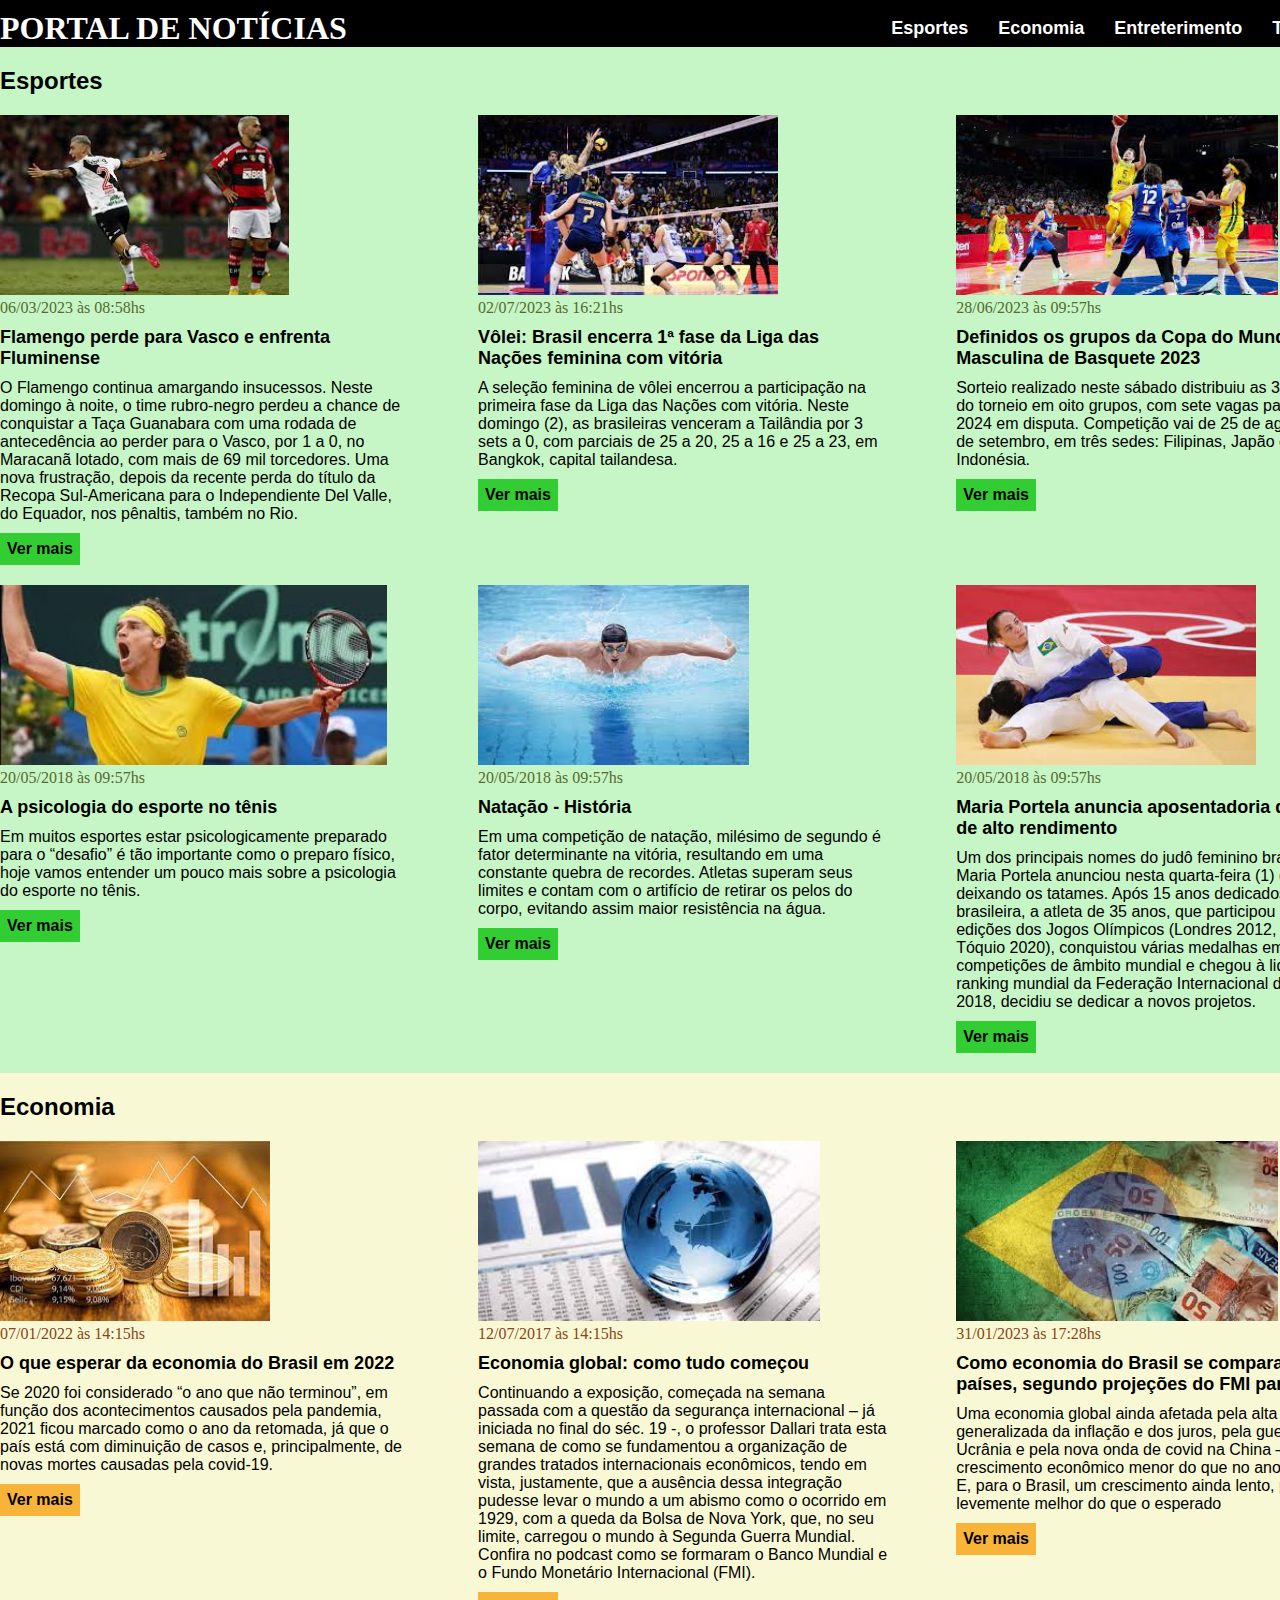
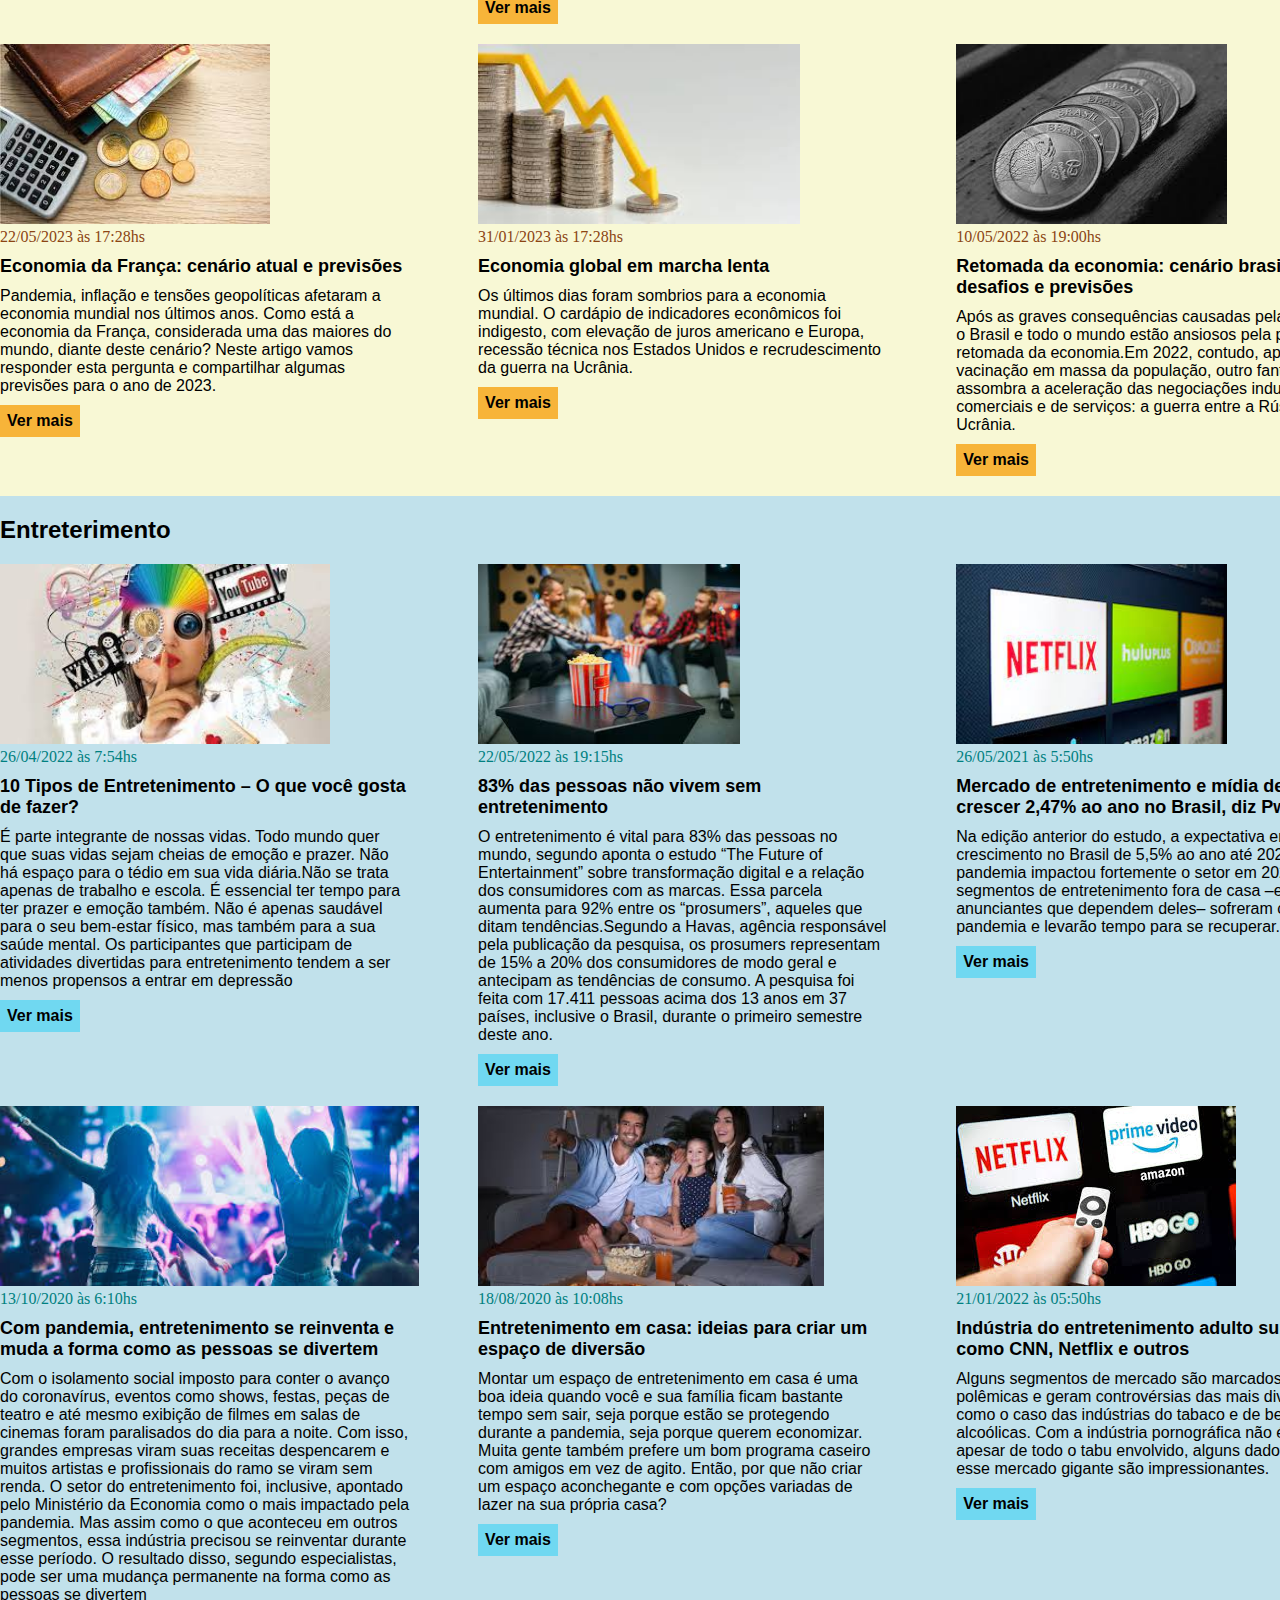
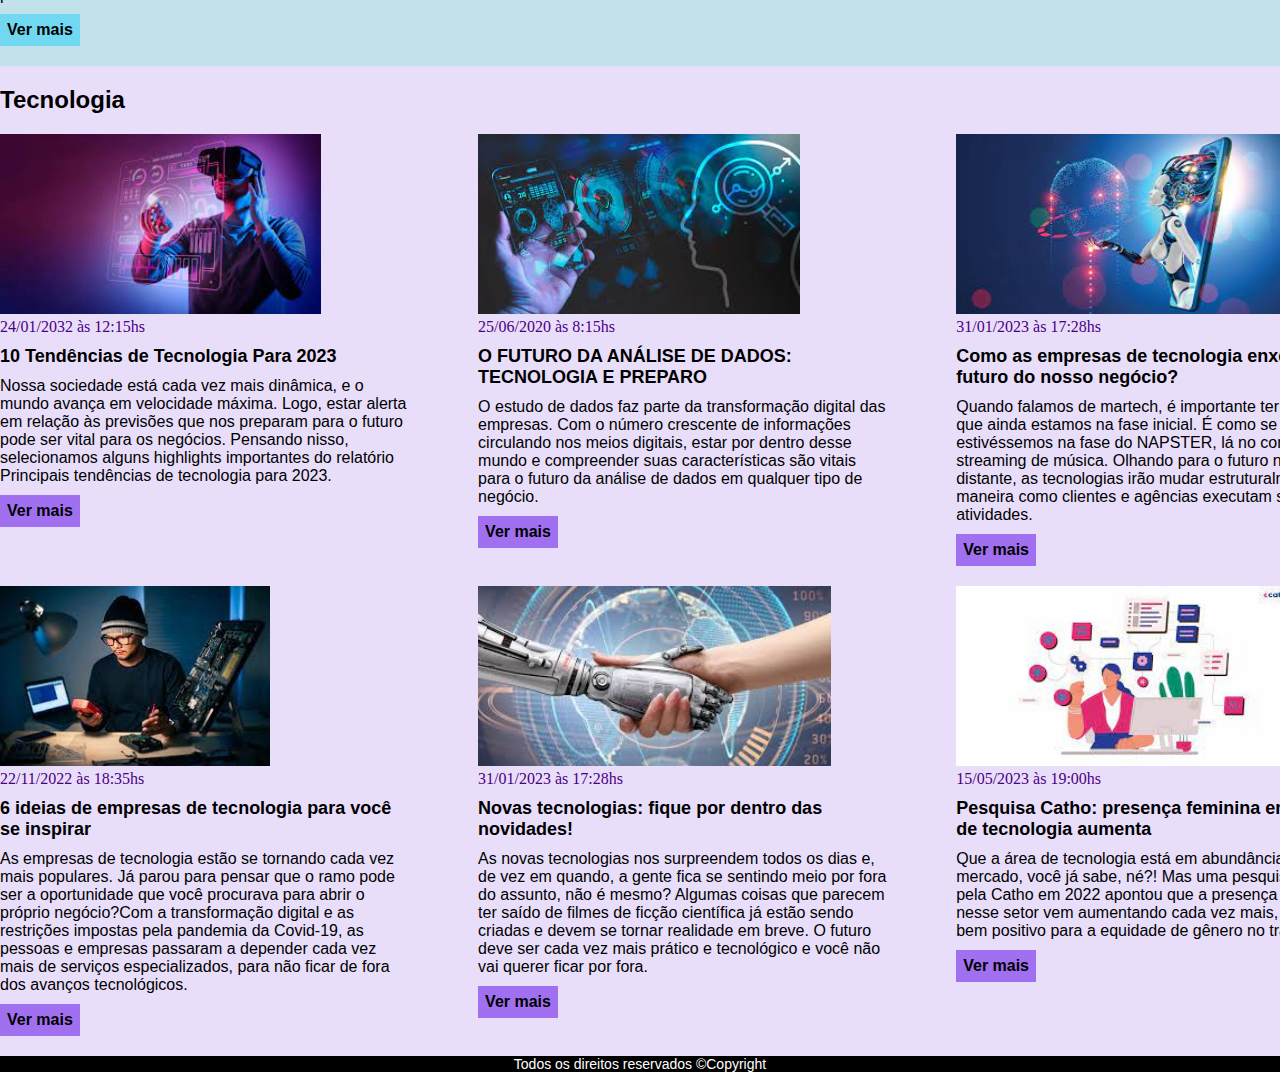
==== commit 18fc7922: "corrigindo sintaxe img" ====
--- a/index_modulo4.html
+++ b/index_modulo4.html
@@ -26,14 +26,14 @@
                     <h2 class="sport">Esportes</h2>
                 <div class="articles">
                 <article class="article_1">
-                    <img class="img1" src="imagem1.jpg" alt="Flamengo perde para Vasco" />
+                    <img class="img1" src="./imagens/imagem1.jpg" alt="Flamengo perde para Vasco" />
                     <time class="time1">06/03/2023 às 08:58hs</time>
                     <h3>Flamengo perde para Vasco e enfrenta Fluminense</h3>
                     <p>O Flamengo continua amargando insucessos. Neste domingo à noite, o time rubro-negro perdeu a chance de conquistar a Taça Guanabara com uma rodada de antecedência ao perder para o Vasco, por 1 a 0, no Maracanã lotado, com mais de 69 mil torcedores. Uma nova frustração, depois da recente perda do título da Recopa Sul-Americana para o Independiente Del Valle, do Equador, nos pênaltis, também no Rio.</p>
                     <a class="article_1_link" href="https://jornaldebrasilia.com.br/torcida/flamengo-perde-invencibilidade-para-vasco-e-decide-taca-guanabara-com-fluminense/" title="Leia noticia completa" >Ver mais</a>
                 </article>
                 <article class="article_2">
-                    <img class="img2" src="imagem2.jpg" alt="Brasil encerra primeira fase." />
+                    <img class="img2" src="./imagens/imagem2.jpg" alt="Brasil encerra primeira fase." />
                     <time class="time2">02/07/2023 às 16:21hs</time>
                     <h3>Vôlei: Brasil encerra 1ª fase da Liga das Nações feminina com vitória</h3>
                     <p>A seleção feminina de vôlei encerrou a participação na primeira fase da Liga das Nações com vitória. Neste domingo (2), as brasileiras venceram a Tailândia por 3 sets a 0, com parciais de 25 a 20, 25 a 16 e 25 a 23, em Bangkok, capital tailandesa.</p>
@@ -41,7 +41,7 @@
                 </article>
                 <article class="article_3">
                     
-                    <img class="img3" src="imagem3.jpg" alt="Definido os grupos para Copa" />
+                    <img class="img3" src="./imagens/imagem3.jpg" alt="Definido os grupos para Copa" />
                     <time class="time3">28/06/2023 às 09:57hs</time>
                     <h3>Definidos os grupos da Copa do Mundo Masculina de Basquete 2023</h3>
                     <p>Sorteio realizado neste sábado distribuiu as 32 seleções do torneio em oito grupos, com sete vagas para Paris 2024 em disputa. Competição vai de 25 de agosto a 10 de setembro, em três sedes: Filipinas, Japão e Indonésia.</p>
@@ -50,7 +50,7 @@
                 </article>
                 <article class="article_4">
                     
-                    <img class="img4" src="imagem4.jpg" alt="Psicologia do Tênis" />
+                    <img class="img4" src="./imagens/imagem4.jpg" alt="Psicologia do Tênis" />
                     <time class="time4">20/05/2018 às 09:57hs</time>
                     <h3>A psicologia do esporte no tênis</h3>
                     <p>Em muitos esportes estar psicologicamente preparado para o “desafio” é tão importante como o preparo físico, hoje vamos entender um pouco mais sobre a psicologia do esporte no tênis. </p>
@@ -59,7 +59,7 @@
                 </article>
                 <article class="article_5">
                     
-                    <img class="img5" src="imagem5.jpg" alt="Natação" />
+                    <img class="img5" src="./imagens/imagem5.jpg" alt="Natação" />
                     <time class="time5">20/05/2018 às 09:57hs</time>
                     <h3>Natação - História</h3>
                     <p>Em uma competição de natação, milésimo de segundo é fator determinante na vitória, resultando em uma constante quebra de recordes. Atletas superam seus limites e contam com o artifício de retirar os pelos do corpo, evitando assim maior resistência na água.</p>
@@ -68,7 +68,7 @@
                 </article>
                 <article class="article_6">
                     
-                    <img class="img6" src="imagem6.jpg" alt="Judô" />
+                    <img class="img6" src="./imagens/imagem6.jpg" alt="Judô" />
                     <time class="time6">20/05/2018 às 09:57hs</time>
                     <h3>Maria Portela anuncia aposentadoria do judô de alto rendimento</h3>
                     <p>Um dos principais nomes do judô feminino brasileiro, Maria Portela anunciou nesta quarta-feira (1) que está deixando os tatames. Após 15 anos dedicados à seleção brasileira, a atleta de 35 anos, que participou de três edições dos Jogos Olímpicos (Londres 2012, Rio 2016 e Tóquio 2020), conquistou várias medalhas em competições de âmbito mundial e chegou à liderança do ranking mundial da Federação Internacional de Judô em 2018, decidiu se dedicar a novos projetos.</p>
@@ -84,7 +84,7 @@
                     <div class="articles">
                 <article class="article_7">
                     
-                    <img class="img7" src="imagem7.jpg" alt="Economia o que esperar?" />
+                    <img class="img7" src="./imagens/imagem7.jpg" alt="Economia o que esperar?" />
                     <time class="time7">07/01/2022 às 14:15hs</time>
                     <h3>O que esperar da economia do Brasil em 2022</h3>
                     <p>Se 2020 foi considerado “o ano que não terminou”, em função dos acontecimentos causados pela pandemia, 2021 ficou marcado como o ano da retomada, já que o país está com diminuição de casos e, principalmente, de novas mortes causadas pela covid-19.</p>
@@ -93,7 +93,7 @@
                 </article>
                 <article class="article_8">
                     
-                    <img class="img8" src="imagem8.jpg" alt="Economia global" />
+                    <img class="img8" src="./imagens/imagem8.jpg" alt="Economia global" />
                     <time class="time8">12/07/2017 às 14:15hs</time>
                     <h3>Economia global: como tudo começou</h3>
                     <p>Continuando a exposição, começada na semana passada com a questão da segurança internacional – já iniciada no final do séc. 19 -, o professor Dallari trata esta semana de como se fundamentou a organização de grandes tratados internacionais econômicos, tendo em vista, justamente, que a ausência dessa integração pudesse levar o mundo a um abismo como o ocorrido em 1929, com a queda da Bolsa de Nova York, que, no seu limite, carregou o mundo à Segunda Guerra Mundial. Confira no podcast como se formaram o Banco Mundial e o Fundo Monetário Internacional (FMI).</p>
@@ -102,7 +102,7 @@
                 </article>
                 <article class="article_9">
                     
-                    <img class="img9" src="imagem9.jpg" alt="Economia Brasil" />
+                    <img class="img9" src="./imagens/imagem9.jpg" alt="Economia Brasil" />
                     <time class="time9">31/01/2023 às 17:28hs</time>
                     <h3>Como economia do Brasil se compara a outros países, segundo projeções do FMI para 2023</h3>
                     <p>Uma economia global ainda afetada pela alta generalizada da inflação e dos juros, pela guerra na Ucrânia e pela nova onda de covid na China — com crescimento econômico menor do que no ano passado. E, para o Brasil, um crescimento ainda lento, porém levemente melhor do que o esperado</p>
@@ -111,7 +111,7 @@
                 </article>
                 <article class="article_10">
                     
-                    <img class="img10" src="imagem10.jpg" alt="Economia na França" />
+                    <img class="img10" src="./imagens/imagem10.jpg" alt="Economia na França" />
                     <time class="time10">22/05/2023 às 17:28hs</time>
                     <h3>Economia da França: cenário atual e previsões</h3>
                     <p>Pandemia, inflação e tensões geopolíticas afetaram a economia mundial nos últimos anos. Como está a economia da França, considerada uma das maiores do mundo, diante deste cenário? Neste artigo vamos responder esta pergunta e compartilhar algumas previsões para o ano de 2023.</p>
@@ -120,7 +120,7 @@
                 </article>
                 <article class="article_11">
                     
-                    <img class="img11" src="imagem11.jpg" alt="Economia em marcha lenta" />
+                    <img class="img11" src="./imagens/imagem11.jpg" alt="Economia em marcha lenta" />
                     <time class="time11">31/01/2023 às 17:28hs</time>
                     <h3>Economia global em marcha lenta</h3>
                     <p>Os últimos dias foram sombrios para a economia mundial. O cardápio de indicadores econômicos foi indigesto, com elevação de juros americano e Europa, recessão técnica nos Estados Unidos e recrudescimento da guerra na Ucrânia.</p>
@@ -129,7 +129,7 @@
                 </article>
                 <article class="article_12">
                     
-                    <img class="img12" src="imagem12.jpg" alt="Economia Brasil" />
+                    <img class="img12" src="./imagens/imagem12.jpg" alt="Economia Brasil" />
                     <time class="time12">10/05/2022 às 19:00hs</time>
                     <h3>Retomada da economia: cenário brasileiro, desafios e previsões</h3>
                     <p>Após as graves consequências causadas pela pandemia, o Brasil e todo o mundo estão ansiosos pela plena retomada da economia.Em 2022, contudo, após a vacinação em massa da população, outro fantasma assombra a aceleração das negociações industriais, comerciais e de serviços: a guerra entre a Rússia e a Ucrânia.</p>
@@ -145,7 +145,7 @@
                     <div class="articles">
                 <article class="article_13">
                     
-                    <img class="img13" src="imagem13.jpg" alt="10 Tipos de Entretenimento" />
+                    <img class="img13" src="./imagens/imagem13.jpg" alt="10 Tipos de Entretenimento" />
                     <time class="time13">26/04/2022 às 7:54hs</time>
                     <h3>10 Tipos de Entretenimento – O que você gosta de fazer?</h3>
                     <p>É parte integrante de nossas vidas. Todo mundo quer que suas vidas sejam cheias de emoção e prazer. Não há espaço para o tédio em sua vida diária.Não se trata apenas de trabalho e escola. É essencial ter tempo para ter prazer e emoção também. Não é apenas saudável para o seu bem-estar físico, mas também para a sua saúde mental. Os participantes que participam de atividades divertidas para entretenimento tendem a ser menos propensos a entrar em depressão</p>
@@ -154,7 +154,7 @@
                 </article>
                 <article class="article_14">
                     
-                    <img class="img14" src="imagem14.jpg" alt="83% pessoas não vivem sem entretenimento" />
+                    <img class="img14" src="./imagens/imagem14.jpg" alt="83% pessoas não vivem sem entretenimento" />
                     <time class="time14">22/05/2022 às 19:15hs</time>
                     <h3>83% das pessoas não vivem sem entretenimento</h3>
                     <p>O entretenimento é vital para 83% das pessoas no mundo, segundo aponta o estudo “The Future of Entertainment” sobre transformação digital e a relação dos consumidores com as marcas. Essa parcela aumenta para 92% entre os “prosumers”, aqueles que ditam tendências.Segundo a Havas, agência responsável pela publicação da pesquisa, os prosumers representam de 15% a 20% dos consumidores de modo geral e antecipam as tendências de consumo. A pesquisa foi feita com 17.411 pessoas acima dos 13 anos em 37 países, inclusive o Brasil, durante o primeiro semestre deste ano.</p>
@@ -163,7 +163,7 @@
                 </article>
                 <article class="article_15">
                     
-                    <img class="img15" src="imagem15.jpg" alt="Mercado de Entreterimento" />
+                    <img class="img15" src="./imagens/imagem15.jpg" alt="Mercado de Entreterimento" />
                     <time class="time15">26/05/2021 às 5:50hs</time>
                     <h3>Mercado de entretenimento e mídia deve crescer 2,47% ao ano no Brasil, diz PwC...</h3>
                     <p>Na edição anterior do estudo, a expectativa era de crescimento no Brasil de 5,5% ao ano até 2023, mas a pandemia impactou fortemente o setor em 2020. Os segmentos de entretenimento fora de casa –e os anunciantes que dependem deles– sofreram com a pandemia e levarão tempo para se recuperar....</p>
@@ -172,7 +172,7 @@
                 </article>
                 <article class="article_16">
                     
-                    <img class="img16" src="imagem16.jpg" alt="show" />
+                    <img class="img16" src="./imagens/imagem16.jpg" alt="show" />
                     <time class="time16">13/10/2020 às 6:10hs</time>
                     <h3>Com pandemia, entretenimento se reinventa e muda a forma como as pessoas se divertem</h3>
                     <p>Com o isolamento social imposto para conter o avanço do coronavírus, eventos como shows, festas, peças de teatro e até mesmo exibição de filmes em salas de cinemas foram paralisados do dia para a noite. Com isso, grandes empresas viram suas receitas despencarem e muitos artistas e profissionais do ramo se viram sem renda. O setor do entretenimento foi, inclusive, apontado pelo Ministério da Economia como o mais impactado pela pandemia. Mas assim como o que aconteceu em outros segmentos, essa indústria precisou se reinventar durante esse período. O resultado disso, segundo especialistas, pode ser uma mudança permanente na forma como as pessoas se divertem</p>
@@ -181,7 +181,7 @@
                 </article>
                 <article class="article_17">
                     
-                    <img class="img17" src="imagem17.jpg" alt="Familia" />
+                    <img class="img17" src="./imagens/imagem17.jpg" alt="Familia" />
                     <time class="time17">18/08/2020 às 10:08hs</time>
                     <h3>Entretenimento em casa: ideias para criar um espaço de diversão</h3>
                     <p>Montar um espaço de entretenimento em casa é uma boa ideia quando você e sua família ficam bastante tempo sem sair, seja porque estão se protegendo durante a pandemia, seja porque querem economizar. Muita gente também prefere um bom programa caseiro com amigos em vez de agito. Então, por que não criar um espaço aconchegante e com opções variadas de lazer na sua própria casa?</p>
@@ -190,7 +190,7 @@
                 </article>
                 <article class="article_18">
                     
-                    <img class="img18" src="imagem18.jpg" alt="Economia Brasil" />
+                    <img class="img18" src="./imagens/imagem18.jpg" alt="Economia Brasil" />
                     <time class="time18">21/01/2022 às 05:50hs</time>
                     <h3>Indústria do entretenimento adulto supera sites como CNN, Netflix e outros</h3>
                     <p>Alguns segmentos de mercado são marcados por polêmicas e geram controvérsias das mais diversas, como o caso das indústrias do tabaco e de bebidas alcoólicas.  Com a indústria pornográfica não é diferente, apesar de todo o tabu envolvido, alguns dados sobre esse mercado gigante são impressionantes.</p>
@@ -206,7 +206,7 @@
             <div class="articles">
                 <article class="article_19">
                     
-                    <img class="img19" src="imagem19.jpg" alt="Tecnologia" />
+                    <img class="img19" src="./imagens/imagem19.jpg" alt="Tecnologia" />
                     <time class="time19">24/01/2032 às 12:15hs</time>
                     <h3>10 Tendências de Tecnologia Para 2023</h3>
                     <p>Nossa sociedade está cada vez mais dinâmica, e o mundo avança em velocidade máxima. Logo, estar alerta em relação às previsões que nos preparam para o futuro pode ser vital para os negócios. Pensando nisso, selecionamos alguns highlights importantes do relatório Principais tendências de tecnologia para 2023.</p>
@@ -215,7 +215,7 @@
                 </article>
                 <article class="article_20">
                     
-                    <img class="img20" src="imagem20.jpg" alt="Futuro" />
+                    <img class="img20" src="./imagens/imagem20.jpg" alt="Futuro" />
                     <time class="time20">25/06/2020 às 8:15hs</time>
                     <h3>O FUTURO DA ANÁLISE DE DADOS: TECNOLOGIA E PREPARO</h3>
                     <p>O estudo de dados faz parte da transformação digital das empresas. Com o número crescente de informações circulando nos meios digitais, estar por dentro desse mundo e compreender suas características são vitais para o futuro da análise de dados em qualquer tipo de negócio.</p>
@@ -224,7 +224,7 @@
                 </article>
                 <article class="article_21">
                     
-                    <img class="img21" src="imagem21.jpg" alt="Empresas de Tecnologia" />
+                    <img class="img21" src="./imagens/imagem21.jpg" alt="Empresas de Tecnologia" />
                     <time class="time21">31/01/2023 às 17:28hs</time>
                     <h3>Como as empresas de tecnologia enxergam o futuro do nosso negócio?</h3>
                     <p>Quando falamos de martech, é importante ter clareza que ainda estamos na fase inicial. É como se estivéssemos na fase do NAPSTER, lá no começo do streaming de música. Olhando para o futuro não tão distante, as tecnologias irão mudar estruturalmente a maneira como clientes e agências executam suas atividades.</p>
@@ -233,7 +233,7 @@
                 </article>
                 <article class="article_22">
                     
-                    <img class="img22" src="imagem22.jpg" alt="Tecnologia" />
+                    <img class="img22" src="./imagens/imagem22.jpg" alt="Tecnologia" />
                     <time class="time22">22/11/2022 às 18:35hs</time>
                     <h3>6 ideias de empresas de tecnologia para você se inspirar</h3>
                     <p>As empresas de tecnologia estão se tornando cada vez mais populares. Já parou para pensar que o ramo pode ser a oportunidade que você procurava para abrir o próprio negócio?Com a transformação digital e as restrições impostas pela pandemia da Covid-19, as pessoas e empresas passaram a depender cada vez mais de serviços especializados, para não ficar de fora dos avanços tecnológicos. </p>
@@ -242,7 +242,7 @@
                 </article>
                 <article class="article_23">
                     
-                    <img class="img23" src="imagem23.jpg" alt="Novas Tecnologias" />
+                    <img class="img23" src="./imagens/imagem23.jpg" alt="Novas Tecnologias" />
                     <time class="time23">31/01/2023 às 17:28hs</time>
                     <h3>Novas tecnologias: fique por dentro das novidades!</h3>
                     <p>As novas tecnologias nos surpreendem todos os dias e, de vez em quando, a gente fica se sentindo meio por fora do assunto, não é mesmo? Algumas coisas que parecem ter saído de filmes de ficção científica já estão sendo criadas e devem se tornar realidade em breve. O futuro deve ser cada vez mais prático e tecnológico e você não vai querer ficar por fora.</p>
@@ -251,7 +251,7 @@
                 </article>
                 <article class="article_24">
                     
-                    <img class="img24" src="imagem24.jpg" alt="Pesquisa" />
+                    <img class="img24" src="./imagens/imagem24.jpg" alt="Pesquisa" />
                     <time class="time24">15/05/2023 às 19:00hs</time>
                     <h3>Pesquisa Catho: presença feminina em cargos de tecnologia aumenta</h3>
                     <p>Que a área de tecnologia está em abundância no mercado, você já sabe, né?! Mas uma pesquisa realizada pela Catho em 2022 apontou que a presença feminina nesse setor vem aumentando cada vez mais, sendo algo bem positivo para a equidade de gênero no trabalho.</p>
